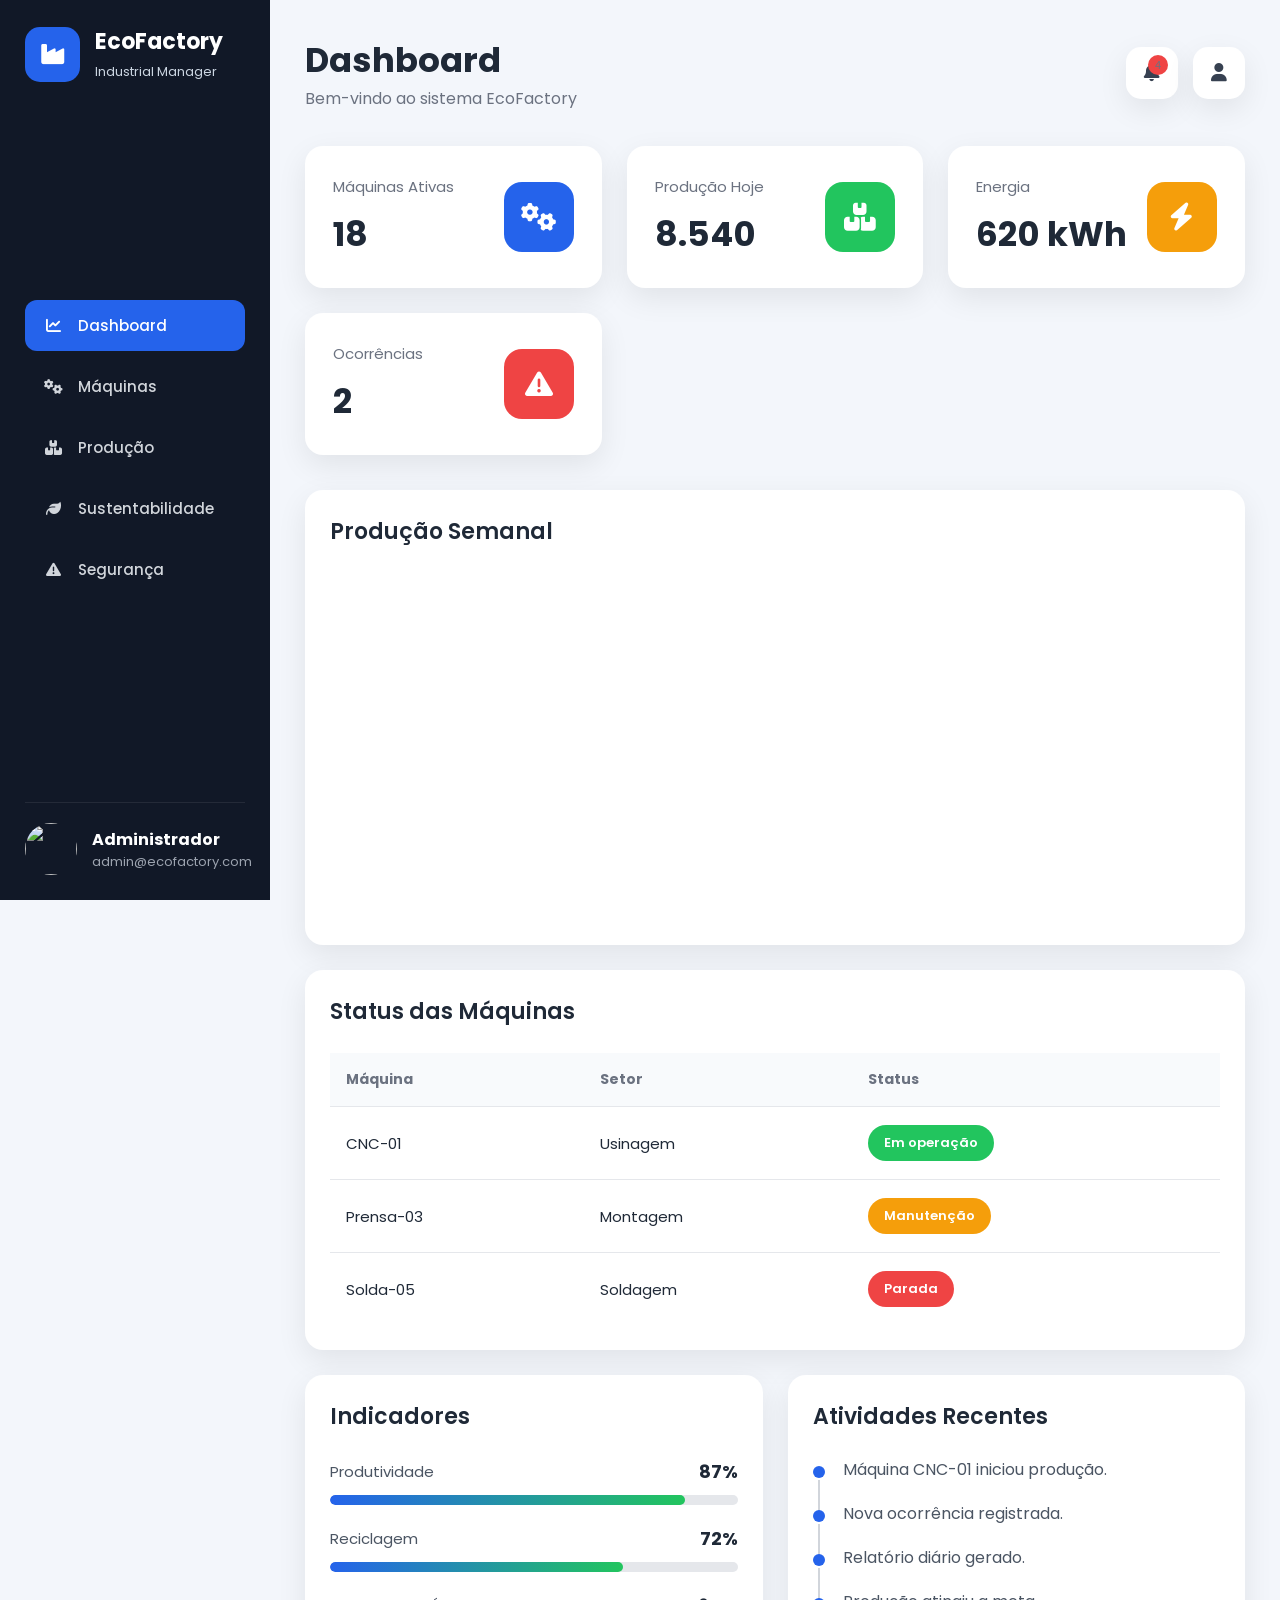
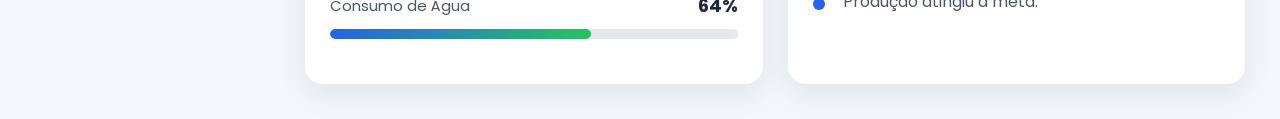
==== frontend/index.html @ 7e170265 "implementei muitas pastas do projeto" ====
<!DOCTYPE html>
<html lang="pt-BR">
<head>
    <meta charset="UTF-8">
    <meta name="viewport" content="width=device-width, initial-scale=1.0">
    <title>EcoFactory | Dashboard</title>

    <!-- Google Fonts -->
    <link rel="preconnect" href="https://fonts.googleapis.com">
    <link href="https://fonts.googleapis.com/css2?family=Poppins:wght@300;400;500;600;700&display=swap" rel="stylesheet">

    <!-- Font Awesome -->
    <link rel="stylesheet"
    href="https://cdnjs.cloudflare.com/ajax/libs/font-awesome/6.7.2/css/all.min.css">

    <link rel="stylesheet" href="css/style.css">
</head>
<script src="js/dashboard.js"></script>
<body>

<div class="container">

    <!-- SIDEBAR -->

    <aside class="sidebar">

        <div class="logo">

            <div class="logo-icon">
                <i class="fa-solid fa-industry"></i>
            </div>

            <div class="logo-text">
                <h2>EcoFactory</h2>
                <span>Industrial Manager</span>
            </div>

        </div>

        <nav class="menu">

            <a href="index.html" class="active">
                <i class="fa-solid fa-chart-line"></i>
                Dashboard
            </a>

            <a href="maquinas.html">
                <i class="fa-solid fa-gears"></i>
                Máquinas
            </a>

            <a href="producao.html">
                <i class="fa-solid fa-boxes-stacked"></i>
                Produção
            </a>

            <a href="sustentabilidade.html">
                <i class="fa-solid fa-leaf"></i>
                Sustentabilidade
            </a>

            <a href="seguranca.html">
                <i class="fa-solid fa-triangle-exclamation"></i>
                Segurança
            </a>

        </nav>

        <div class="sidebar-footer">

            <img src="https://i.pravatar.cc/60" alt="">

            <div>

                <strong>Administrador</strong>

                <p>admin@ecofactory.com</p>

            </div>

        </div>

    </aside>

    <!-- MAIN -->

    <main class="content">

        <!-- NAVBAR -->

        <header class="topbar">

            <div>

                <h1>Dashboard</h1>

                <span>
                    Bem-vindo ao sistema EcoFactory
                </span>

            </div>

            <div class="top-actions">

                <button class="notification">

                    <i class="fa-solid fa-bell"></i>

                    <span class="badge">4</span>

                </button>

                <button class="profile">

                    <i class="fa-solid fa-user"></i>

                </button>

            </div>

        </header>

        <!-- CARDS -->

        <section class="cards">

            <div class="card">

                <div class="card-info">

                    <span>Máquinas Ativas</span>

                    <h2 id="maquinasAtivas">18</h2>

                </div>

                <div class="card-icon blue">

                    <i class="fa-solid fa-gears"></i>

                </div>

            </div>

            <div class="card">

                <div class="card-info">

                    <span>Produção Hoje</span>

                    <h2 id="producaoHoje">8.540</h2>

                </div>

                <div class="card-icon green">

                    <i class="fa-solid fa-boxes-stacked"></i>

                </div>

            </div>

            <div class="card">

                <div class="card-info">

                    <span>Energia</span>

                    <h2 id="energia">620 kWh</h2>

                </div>

                <div class="card-icon yellow">

                    <i class="fa-solid fa-bolt"></i>

                </div>

            </div>

            <div class="card">

                <div class="card-info">

                    <span>Ocorrências</span>

                    <h2 id="ocorrencias">2</h2>

                </div>

                <div class="card-icon red">

                    <i class="fa-solid fa-triangle-exclamation"></i>

                </div>

            </div>

        </section>

        <!-- DASHBOARD -->

        <section class="dashboard">

            <div class="left">

                <div class="panel">

                    <div class="panel-header">

                        <h2>Produção Semanal</h2>

                    </div>

                    <canvas id="graficoProducao"></canvas>

                </div>

                <div class="panel">

                    <div class="panel-header">

                        <h2>Status das Máquinas</h2>

                    </div>

                    <table>

                        <thead>

                        <tr>

                            <th>Máquina</th>
                            <th>Setor</th>
                            <th>Status</th>

                        </tr>

                        </thead>

                        <tbody id="tabelaMaquinas">

                            <tr>

                                <td>CNC-01</td>

                                <td>Usinagem</td>

                                <td>
                                    <span class="status ativo">
                                        Em operação
                                    </span>
                                </td>

                            </tr>

                            <tr>

                                <td>Prensa-03</td>

                                <td>Montagem</td>

                                <td>
                                    <span class="status manutencao">
                                        Manutenção
                                    </span>
                                </td>

                            </tr>

                            <tr>

                                <td>Solda-05</td>

                                <td>Soldagem</td>

                                <td>
                                    <span class="status parado">
                                        Parada
                                    </span>
                                </td>

                            </tr>

                        </tbody>

                    </table>

                </div>

            </div>

            <div class="right">

                <div class="panel">

                    <div class="panel-header">

                        <h2>Indicadores</h2>

                    </div>

                    <div class="indicator">

                        <span>Produtividade</span>

                        <strong>87%</strong>

                    </div>

                    <div class="progress">

                        <div style="width:87%"></div>

                    </div>

                    <div class="indicator">

                        <span>Reciclagem</span>

                        <strong>72%</strong>

                    </div>

                    <div class="progress">

                        <div style="width:72%"></div>

                    </div>

                    <div class="indicator">

                        <span>Consumo de Água</span>

                        <strong>64%</strong>

                    </div>

                    <div class="progress">

                        <div style="width:64%"></div>

                    </div>

                </div>

                <div class="panel">

                    <div class="panel-header">

                        <h2>Atividades Recentes</h2>

                    </div>

                    <ul class="timeline">

                        <li>
                            Máquina CNC-01 iniciou produção.
                        </li>

                        <li>
                            Nova ocorrência registrada.
                        </li>

                        <li>
                            Relatório diário gerado.
                        </li>

                        <li>
                            Produção atingiu a meta.
                        </li>

                    </ul>

                </div>

            </div>

        </section>

    </main>

</div>

<script src="https://cdn.jsdelivr.net/npm/chart.js"></script>

<script src="js/app.js"></script>

</body>
</html>
---- frontend/css/style.css ----
*{
    margin:0;
    padding:0;
    box-sizing:border-box;
}

html{
    scroll-behavior:smooth;
}

body{

    font-family:'Poppins',sans-serif;
    background:#f3f6fb;
    color:#1f2937;
}


:root{

    --primary:#2563eb;
    --primary-dark:#1e40af;

    --green:#22c55e;
    --red:#ef4444;
    --yellow:#f59e0b;

    --background:#f3f6fb;

    --card:#ffffff;

    --sidebar:#111827;

    --text:#1f2937;

    --gray:#6b7280;

    --border:#e5e7eb;

    --shadow:0 10px 30px rgba(0,0,0,.08);

}



.container{

    display:flex;

    min-height:100vh;

}


.sidebar{

    width:270px;

    background:var(--sidebar);

    color:white;

    display:flex;

    flex-direction:column;

    justify-content:space-between;

    position:fixed;

    left:0;

    top:0;

    bottom:0;

    padding:25px;

}



.logo{

    display:flex;

    align-items:center;

    gap:15px;

    margin-bottom:45px;

}

.logo-icon{

    width:55px;

    height:55px;

    background:var(--primary);

    display:flex;

    align-items:center;

    justify-content:center;

    border-radius:15px;

    font-size:23px;

}

.logo-text h2{

    font-size:22px;

}

.logo-text span{

    font-size:13px;

    color:#cbd5e1;

}



.menu{

    display:flex;

    flex-direction:column;

    gap:10px;

}

.menu a{

    display:flex;

    align-items:center;

    gap:15px;

    text-decoration:none;

    color:#d1d5db;

    padding:14px 18px;

    border-radius:12px;

    transition:.30s;

    font-size:15px;

    font-weight:500;

}

.menu a:hover{

    background:#1f2937;

    color:white;

}

.menu a.active{

    background:var(--primary);

    color:white;

}

.menu i{

    width:20px;

    text-align:center;

}


.sidebar-footer{

    display:flex;

    align-items:center;

    gap:15px;

    margin-top:35px;

    padding-top:20px;

    border-top:1px solid rgba(255,255,255,.08);

}

.sidebar-footer img{

    width:52px;

    height:52px;

    border-radius:50%;

}

.sidebar-footer strong{

    display:block;

}

.sidebar-footer p{

    color:#9ca3af;

    font-size:13px;

}



.content{

    margin-left:270px;

    width:100%;

    padding:35px;

}



.topbar{

    display:flex;

    justify-content:space-between;

    align-items:center;

    margin-bottom:35px;

}

.topbar h1{

    font-size:34px;

    font-weight:700;

}

.topbar span{

    color:var(--gray);

}

.top-actions{

    display:flex;

    gap:15px;

}

.notification,
.profile{

    width:52px;

    height:52px;

    border:none;

    background:white;

    border-radius:15px;

    cursor:pointer;

    box-shadow:var(--shadow);

    position:relative;

    transition:.3s;

}

.notification:hover,
.profile:hover{

    transform:translateY(-3px);

}

.notification i,
.profile i{

    font-size:18px;

    color:#374151;

}

.badge{

    position:absolute;

    top:8px;

    right:10px;

    width:20px;

    height:20px;

    border-radius:50%;

    background:var(--red);

    color:white;

    display:flex;

    justify-content:center;

    align-items:center;

    font-size:11px;

}



.cards{

    display:grid;

    grid-template-columns:repeat(auto-fit,minmax(240px,1fr));

    gap:25px;

    margin-bottom:35px;

}

.card{

    background:white;

    border-radius:18px;

    padding:28px;

    box-shadow:var(--shadow);

    display:flex;

    justify-content:space-between;

    align-items:center;

    transition:.3s;

}

.card:hover{

    transform:translateY(-6px);

}

.card-info span{

    color:var(--gray);

    font-size:15px;

}

.card-info h2{

    margin-top:10px;

    font-size:34px;

}

.card-icon{

    width:70px;

    height:70px;

    border-radius:18px;

    display:flex;

    justify-content:center;

    align-items:center;

    color:white;

    font-size:28px;

}

.blue{

    background:var(--primary);

}

.green{

    background:var(--green);

}

.yellow{

    background:var(--yellow);

}

.red{

    background:var(--red);

}


.dashboard{

    display:grid;

    grid-template-columns:2fr 1fr;

    gap:25px;

}

.left,
.right{

    display:flex;

    flex-direction:column;

    gap:25px;

}



.panel{

    background:white;

    border-radius:18px;

    padding:25px;

    box-shadow:var(--shadow);

    animation:fadeUp .6s ease;

}

.panel-header{

    display:flex;

    justify-content:space-between;

    align-items:center;

    margin-bottom:25px;

}

.panel-header h2{

    font-size:22px;

    font-weight:600;

}



canvas{

    width:100%!important;

    max-height:340px;

}



table{

    width:100%;

    border-collapse:collapse;

}

thead{

    background:#f8fafc;

}

thead th{

    text-align:left;

    padding:16px;

    font-size:14px;

    color:#6b7280;

}

tbody td{

    padding:18px 16px;

    border-top:1px solid var(--border);

    font-size:15px;

}

tbody tr{

    transition:.3s;

}

tbody tr:hover{

    background:#f8fafc;

}



.status{

    display:inline-block;

    padding:8px 16px;

    border-radius:30px;

    color:white;

    font-size:13px;

    font-weight:600;

}

.ativo{

    background:#22c55e;

}

.manutencao{

    background:#f59e0b;

}

.parado{

    background:#ef4444;

}



.indicator{

    display:flex;

    justify-content:space-between;

    align-items:center;

    margin-top:20px;

}

.indicator span{

    color:#4b5563;

    font-size:15px;

}

.indicator strong{

    font-size:18px;

}



.progress{

    width:100%;

    height:10px;

    background:#e5e7eb;

    border-radius:20px;

    overflow:hidden;

    margin-top:10px;

    margin-bottom:20px;

}

.progress div{

    height:100%;

    border-radius:20px;

    background:linear-gradient(90deg,#2563eb,#22c55e);

}



.timeline{

    list-style:none;

    display:flex;

    flex-direction:column;

    gap:20px;

}

.timeline li{

    position:relative;

    padding-left:30px;

    color:#4b5563;

    line-height:24px;

}

.timeline li::before{

    content:"";

    position:absolute;

    left:0;

    top:8px;

    width:12px;

    height:12px;

    border-radius:50%;

    background:#2563eb;

}

.timeline li::after{

    content:"";

    position:absolute;

    left:5px;

    top:22px;

    width:2px;

    height:38px;

    background:#d1d5db;

}

.timeline li:last-child::after{

    display:none;

}



::-webkit-scrollbar{

    width:10px;

}

::-webkit-scrollbar-thumb{

    background:#2563eb;

    border-radius:20px;

}

::-webkit-scrollbar-track{

    background:#f3f4f6;

}


@keyframes fadeUp{

    from{

        opacity:0;

        transform:translateY(25px);

    }

    to{

        opacity:1;

        transform:translateY(0);

    }

}

.card,
.panel{

    animation:fadeUp .5s ease;

}



.card,
.panel,
.notification,
.profile{

    transition:.3s;

}

.panel:hover{

    transform:translateY(-4px);

}

.card:hover{

    box-shadow:0 18px 40px rgba(0,0,0,.12);

}


.btn{

    padding:14px 22px;

    border:none;

    border-radius:12px;

    cursor:pointer;

    font-family:'Poppins',sans-serif;

    font-size:15px;

    font-weight:600;

    transition:.3s;

}

.btn-primary{

    background:var(--primary);

    color:white;

}

.btn-primary:hover{

    background:var(--primary-dark);

}

.btn-success{

    background:var(--green);

    color:white;

}

.btn-danger{

    background:var(--red);

    color:white;

}

.btn-warning{

    background:var(--yellow);

    color:white;

}



form{

    display:flex;

    flex-direction:column;

    gap:20px;

}

.form-group{

    display:flex;

    flex-direction:column;

}

.form-group label{

    margin-bottom:8px;

    font-size:14px;

    font-weight:500;

    color:#4b5563;

}

input,
select,
textarea{

    width:100%;

    padding:14px 16px;

    border:1px solid var(--border);

    border-radius:12px;

    font-family:'Poppins',sans-serif;

    font-size:15px;

    outline:none;

    transition:.3s;

    background:#fff;

}

textarea{

    resize:vertical;

    min-height:120px;

}

input:focus,
select:focus,
textarea:focus{

    border-color:var(--primary);

    box-shadow:0 0 0 4px rgba(37,99,235,.15);

}



.grid-2{

    display:grid;

    grid-template-columns:repeat(2,1fr);

    gap:20px;

}

.grid-3{

    display:grid;

    grid-template-columns:repeat(3,1fr);

    gap:20px;

}



.modal{

    position:fixed;

    inset:0;

    background:rgba(0,0,0,.45);

    display:none;

    justify-content:center;

    align-items:center;

    z-index:999;

}

.modal-content{

    width:650px;

    max-width:95%;

    background:#fff;

    border-radius:18px;

    padding:30px;

    box-shadow:var(--shadow);

    animation:fadeUp .3s ease;

}



.mt-20{

    margin-top:20px;

}

.mt-30{

    margin-top:30px;

}

.mb-20{

    margin-bottom:20px;

}

.text-center{

    text-align:center;

}

.text-right{

    text-align:right;

}

.w-100{

    width:100%;

}

.hidden{

    display:none;

}



@media(max-width:1400px){

.dashboard{

    grid-template-columns:1fr;

}

.right{

    flex-direction:row;

    flex-wrap:wrap;

}

.right .panel{

    flex:1;

}

}

@media(max-width:1100px){

.sidebar{

    width:90px;

    padding:20px 10px;

}

.logo-text{

    display:none;

}

.menu a{

    justify-content:center;

}

.menu a i{

    margin:0;

}

.menu a{

    font-size:0;

}

.menu a i{

    font-size:20px;

}

.sidebar-footer{

    display:none;

}

.content{

    margin-left:90px;

}

}

@media(max-width:768px){

.content{

    padding:20px;

}

.cards{

    grid-template-columns:1fr;

}

.grid-2{

    grid-template-columns:1fr;

}

.grid-3{

    grid-template-columns:1fr;

}

.topbar{

    flex-direction:column;

    align-items:flex-start;

    gap:20px;

}

.dashboard{

    grid-template-columns:1fr;

}

.panel{

    padding:20px;

}

table{

    display:block;

    overflow-x:auto;

}

}

@media(max-width:520px){

.sidebar{

    position:fixed;

    left:-100%;

    transition:.3s;

}

.sidebar.open{

    left:0;

}

.content{

    margin-left:0;

}

.card{

    flex-direction:column;

    gap:20px;

    text-align:center;

}

.card-icon{

    width:60px;

    height:60px;

}

.topbar h1{

    font-size:28px;

}

}



body.dark{

    background:#111827;

    color:#fff;

}

body.dark .panel,
body.dark .card,
body.dark .notification,
body.dark .profile{

    background:#1f2937;

    color:white;

}

body.dark table thead{

    background:#111827;

}

body.dark tbody tr:hover{

    background:#374151;

}

body.dark input,
body.dark textarea,
body.dark select{

    background:#111827;

    color:white;

    border-color:#374151;

}

body.dark .progress{

    background:#374151;

}
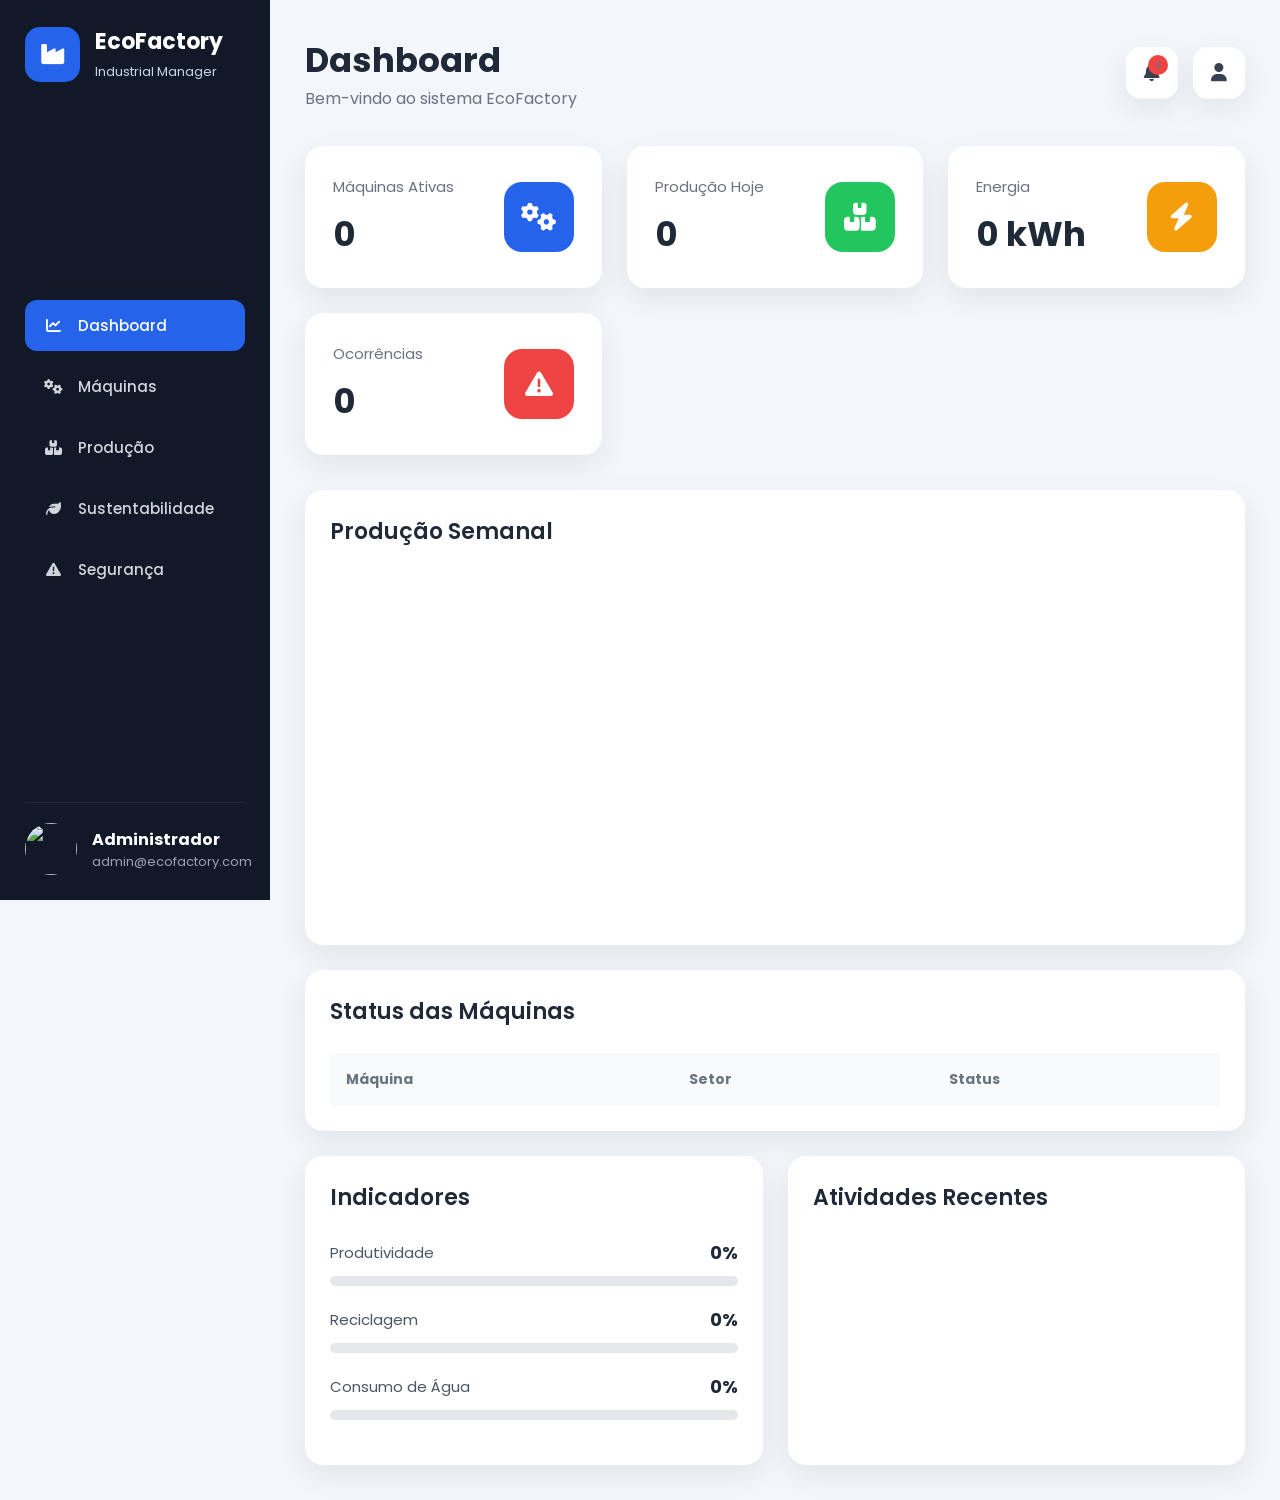
==== commit d5b5f915: "terminei" ====
--- a/frontend/index.html
+++ b/frontend/index.html
@@ -1,390 +1,652 @@
 <!DOCTYPE html>
 <html lang="pt-BR">
+
 <head>
-    <meta charset="UTF-8">
-    <meta name="viewport" content="width=device-width, initial-scale=1.0">
-    <title>EcoFactory | Dashboard</title>
-
-    <!-- Google Fonts -->
-    <link rel="preconnect" href="https://fonts.googleapis.com">
-    <link href="https://fonts.googleapis.com/css2?family=Poppins:wght@300;400;500;600;700&display=swap" rel="stylesheet">
-
-    <!-- Font Awesome -->
-    <link rel="stylesheet"
-    href="https://cdnjs.cloudflare.com/ajax/libs/font-awesome/6.7.2/css/all.min.css">
-
-    <link rel="stylesheet" href="css/style.css">
+
+<meta charset="UTF-8">
+
+<meta name="viewport" content="width=device-width, initial-scale=1.0">
+
+<title>EcoFactory | Dashboard</title>
+
+
+<link rel="preconnect" href="https://fonts.googleapis.com">
+
+<link href="https://fonts.googleapis.com/css2?family=Poppins:wght@300;400;500;600;700&display=swap" rel="stylesheet">
+
+
+<link rel="stylesheet"
+href="https://cdnjs.cloudflare.com/ajax/libs/font-awesome/6.7.2/css/all.min.css">
+
+
+<link rel="stylesheet" href="css/style.css">
+
+
 </head>
-<script src="js/dashboard.js"></script>
+
+
 <body>
 
+
 <div class="container">
 
-    <!-- SIDEBAR -->
-
-    <aside class="sidebar">
-
-        <div class="logo">
-
-            <div class="logo-icon">
-                <i class="fa-solid fa-industry"></i>
-            </div>
-
-            <div class="logo-text">
-                <h2>EcoFactory</h2>
-                <span>Industrial Manager</span>
-            </div>
-
-        </div>
-
-        <nav class="menu">
-
-            <a href="index.html" class="active">
-                <i class="fa-solid fa-chart-line"></i>
-                Dashboard
-            </a>
-
-            <a href="maquinas.html">
-                <i class="fa-solid fa-gears"></i>
-                Máquinas
-            </a>
-
-            <a href="producao.html">
-                <i class="fa-solid fa-boxes-stacked"></i>
-                Produção
-            </a>
-
-            <a href="sustentabilidade.html">
-                <i class="fa-solid fa-leaf"></i>
-                Sustentabilidade
-            </a>
-
-            <a href="seguranca.html">
-                <i class="fa-solid fa-triangle-exclamation"></i>
-                Segurança
-            </a>
-
-        </nav>
-
-        <div class="sidebar-footer">
-
-            <img src="https://i.pravatar.cc/60" alt="">
-
-            <div>
-
-                <strong>Administrador</strong>
-
-                <p>admin@ecofactory.com</p>
-
-            </div>
-
-        </div>
-
-    </aside>
-
-    <!-- MAIN -->
-
-    <main class="content">
-
-        <!-- NAVBAR -->
-
-        <header class="topbar">
-
-            <div>
-
-                <h1>Dashboard</h1>
-
-                <span>
-                    Bem-vindo ao sistema EcoFactory
-                </span>
-
-            </div>
-
-            <div class="top-actions">
-
-                <button class="notification">
-
-                    <i class="fa-solid fa-bell"></i>
-
-                    <span class="badge">4</span>
-
-                </button>
-
-                <button class="profile">
-
-                    <i class="fa-solid fa-user"></i>
-
-                </button>
-
-            </div>
-
-        </header>
-
-        <!-- CARDS -->
-
-        <section class="cards">
-
-            <div class="card">
-
-                <div class="card-info">
-
-                    <span>Máquinas Ativas</span>
-
-                    <h2 id="maquinasAtivas">18</h2>
-
-                </div>
-
-                <div class="card-icon blue">
-
-                    <i class="fa-solid fa-gears"></i>
-
-                </div>
-
-            </div>
-
-            <div class="card">
-
-                <div class="card-info">
-
-                    <span>Produção Hoje</span>
-
-                    <h2 id="producaoHoje">8.540</h2>
-
-                </div>
-
-                <div class="card-icon green">
-
-                    <i class="fa-solid fa-boxes-stacked"></i>
-
-                </div>
-
-            </div>
-
-            <div class="card">
-
-                <div class="card-info">
-
-                    <span>Energia</span>
-
-                    <h2 id="energia">620 kWh</h2>
-
-                </div>
-
-                <div class="card-icon yellow">
-
-                    <i class="fa-solid fa-bolt"></i>
-
-                </div>
-
-            </div>
-
-            <div class="card">
-
-                <div class="card-info">
-
-                    <span>Ocorrências</span>
-
-                    <h2 id="ocorrencias">2</h2>
-
-                </div>
-
-                <div class="card-icon red">
-
-                    <i class="fa-solid fa-triangle-exclamation"></i>
-
-                </div>
-
-            </div>
-
-        </section>
-
-        <!-- DASHBOARD -->
-
-        <section class="dashboard">
-
-            <div class="left">
-
-                <div class="panel">
-
-                    <div class="panel-header">
-
-                        <h2>Produção Semanal</h2>
-
-                    </div>
-
-                    <canvas id="graficoProducao"></canvas>
-
-                </div>
-
-                <div class="panel">
-
-                    <div class="panel-header">
-
-                        <h2>Status das Máquinas</h2>
-
-                    </div>
-
-                    <table>
-
-                        <thead>
-
-                        <tr>
-
-                            <th>Máquina</th>
-                            <th>Setor</th>
-                            <th>Status</th>
-
-                        </tr>
-
-                        </thead>
-
-                        <tbody id="tabelaMaquinas">
-
-                            <tr>
-
-                                <td>CNC-01</td>
-
-                                <td>Usinagem</td>
-
-                                <td>
-                                    <span class="status ativo">
-                                        Em operação
-                                    </span>
-                                </td>
-
-                            </tr>
-
-                            <tr>
-
-                                <td>Prensa-03</td>
-
-                                <td>Montagem</td>
-
-                                <td>
-                                    <span class="status manutencao">
-                                        Manutenção
-                                    </span>
-                                </td>
-
-                            </tr>
-
-                            <tr>
-
-                                <td>Solda-05</td>
-
-                                <td>Soldagem</td>
-
-                                <td>
-                                    <span class="status parado">
-                                        Parada
-                                    </span>
-                                </td>
-
-                            </tr>
-
-                        </tbody>
-
-                    </table>
-
-                </div>
-
-            </div>
-
-            <div class="right">
-
-                <div class="panel">
-
-                    <div class="panel-header">
-
-                        <h2>Indicadores</h2>
-
-                    </div>
-
-                    <div class="indicator">
-
-                        <span>Produtividade</span>
-
-                        <strong>87%</strong>
-
-                    </div>
-
-                    <div class="progress">
-
-                        <div style="width:87%"></div>
-
-                    </div>
-
-                    <div class="indicator">
-
-                        <span>Reciclagem</span>
-
-                        <strong>72%</strong>
-
-                    </div>
-
-                    <div class="progress">
-
-                        <div style="width:72%"></div>
-
-                    </div>
-
-                    <div class="indicator">
-
-                        <span>Consumo de Água</span>
-
-                        <strong>64%</strong>
-
-                    </div>
-
-                    <div class="progress">
-
-                        <div style="width:64%"></div>
-
-                    </div>
-
-                </div>
-
-                <div class="panel">
-
-                    <div class="panel-header">
-
-                        <h2>Atividades Recentes</h2>
-
-                    </div>
-
-                    <ul class="timeline">
-
-                        <li>
-                            Máquina CNC-01 iniciou produção.
-                        </li>
-
-                        <li>
-                            Nova ocorrência registrada.
-                        </li>
-
-                        <li>
-                            Relatório diário gerado.
-                        </li>
-
-                        <li>
-                            Produção atingiu a meta.
-                        </li>
-
-                    </ul>
-
-                </div>
-
-            </div>
-
-        </section>
-
-    </main>
-
-</div>
+
+
+<aside class="sidebar">
+
+
+
+<div class="logo">
+
+
+<div class="logo-icon">
+
+<i class="fa-solid fa-industry"></i>
+
+</div>
+
+
+
+<div class="logo-text">
+
+<h2>EcoFactory</h2>
+
+<span>Industrial Manager</span>
+
+</div>
+
+
+</div>
+
+
+
+
+
+<nav class="menu">
+
+
+
+<a href="index.html" class="active">
+
+<i class="fa-solid fa-chart-line"></i>
+
+Dashboard
+
+</a>
+
+
+
+
+<a href="maquinas.html">
+
+<i class="fa-solid fa-gears"></i>
+
+Máquinas
+
+</a>
+
+
+
+
+<a href="producao.html">
+
+<i class="fa-solid fa-boxes-stacked"></i>
+
+Produção
+
+</a>
+
+
+
+
+<a href="sustentabilidade.html">
+
+<i class="fa-solid fa-leaf"></i>
+
+Sustentabilidade
+
+</a>
+
+
+
+
+<a href="seguranca.html">
+
+<i class="fa-solid fa-triangle-exclamation"></i>
+
+Segurança
+
+</a>
+
+
+
+</nav>
+
+
+
+
+
+<div class="sidebar-footer">
+
+
+<img src="https://i.pravatar.cc/60" alt="">
+
+
+<div>
+
+
+<strong>Administrador</strong>
+
+
+<p>admin@ecofactory.com</p>
+
+
+</div>
+
+
+</div>
+
+
+
+</aside>
+
+
+
+
+
+
+<main class="content">
+
+
+
+
+
+<header class="topbar">
+
+
+
+<div>
+
+
+<h1>Dashboard</h1>
+
+
+<span>
+
+Bem-vindo ao sistema EcoFactory
+
+</span>
+
+
+</div>
+
+
+
+
+
+<div class="top-actions">
+
+
+
+<button class="notification">
+
+
+<i class="fa-solid fa-bell"></i>
+
+
+<span class="badge">4</span>
+
+
+</button>
+
+
+
+
+<button class="profile">
+
+
+<i class="fa-solid fa-user"></i>
+
+
+</button>
+
+
+
+</div>
+
+
+
+</header>
+
+
+
+
+
+
+
+
+<section class="cards">
+
+
+
+
+
+<div class="card">
+
+
+<div class="card-info">
+
+
+<span>Máquinas Ativas</span>
+
+
+<h2 id="maquinasAtivas">0</h2>
+
+
+</div>
+
+
+
+<div class="card-icon blue">
+
+
+<i class="fa-solid fa-gears"></i>
+
+
+</div>
+
+
+
+</div>
+
+
+
+
+
+
+
+<div class="card">
+
+
+<div class="card-info">
+
+
+<span>Produção Hoje</span>
+
+
+<h2 id="producaoHoje">0</h2>
+
+
+</div>
+
+
+
+<div class="card-icon green">
+
+
+<i class="fa-solid fa-boxes-stacked"></i>
+
+
+</div>
+
+
+
+</div>
+
+
+
+
+
+
+
+<div class="card">
+
+
+<div class="card-info">
+
+
+<span>Energia</span>
+
+
+<h2 id="energia">0 kWh</h2>
+
+
+</div>
+
+
+
+<div class="card-icon yellow">
+
+
+<i class="fa-solid fa-bolt"></i>
+
+
+</div>
+
+
+
+</div>
+
+
+
+
+
+
+
+<div class="card">
+
+
+<div class="card-info">
+
+
+<span>Ocorrências</span>
+
+
+<h2 id="ocorrencias">0</h2>
+
+
+</div>
+
+
+
+<div class="card-icon red">
+
+
+<i class="fa-solid fa-triangle-exclamation"></i>
+
+
+</div>
+
+
+
+</div>
+
+
+
+
+
+</section>
+<section class="dashboard">
+
+
+<div class="left">
+
+
+
+
+
+<div class="panel">
+
+
+<div class="panel-header">
+
+
+<h2>Produção Semanal</h2>
+
+
+</div>
+
+
+<canvas id="graficoProducao"></canvas>
+
+
+
+</div>
+
+
+
+
+
+
+
+
+<div class="panel">
+
+
+<div class="panel-header">
+
+
+<h2>Status das Máquinas</h2>
+
+
+</div>
+
+
+
+
+
+<table>
+
+
+
+<thead>
+
+
+<tr>
+
+<th>Máquina</th>
+
+<th>Setor</th>
+
+<th>Status</th>
+
+
+</tr>
+
+
+</thead>
+
+
+
+
+<tbody id="tabelaMaquinas">
+
+
+
+</tbody>
+
+
+
+
+
+</table>
+
+
+
+</div>
+
+
+
+
+
+
+</div>
+
+
+
+
+
+
+
+
+
+<div class="right">
+
+
+
+
+
+
+<div class="panel">
+
+
+<div class="panel-header">
+
+
+<h2>Indicadores</h2>
+
+
+</div>
+
+
+
+
+
+
+
+
+<div class="indicator">
+
+
+<span>Produtividade</span>
+
+
+<strong id="produtividade">0%</strong>
+
+
+</div>
+
+
+
+<div class="progress">
+
+
+<div id="barraProdutividade" style="width:0%"></div>
+
+
+</div>
+
+
+
+
+
+
+
+<div class="indicator">
+
+
+<span>Reciclagem</span>
+
+
+<strong id="reciclagem">0%</strong>
+
+
+</div>
+
+
+
+<div class="progress">
+
+
+<div id="barraReciclagem" style="width:0%"></div>
+
+
+</div>
+
+
+
+
+
+
+
+<div class="indicator">
+
+
+<span>Consumo de Água</span>
+
+
+<strong id="consumoAgua">0%</strong>
+
+
+</div>
+
+
+
+<div class="progress">
+
+
+<div id="barraAgua" style="width:0%"></div>
+
+
+</div>
+
+
+
+
+
+</div>
+
+
+
+
+
+
+
+
+
+<div class="panel">
+
+
+<div class="panel-header">
+
+
+<h2>Atividades Recentes</h2>
+
+
+</div>
+
+
+
+
+
+<ul class="timeline" id="atividadesRecentes">
+
+
+
+</ul>
+
+
+
+
+
+</div>
+
+
+
+
+
+
+</div>
+
+
+
+
+
+
+</section>
+
+
+
+</main>
+
+
+
+
+</div>
+
+
+
+
+
 
 <script src="https://cdn.jsdelivr.net/npm/chart.js"></script>
 
+
 <script src="js/app.js"></script>
 
+
+
 </body>
+
+
 </html>
